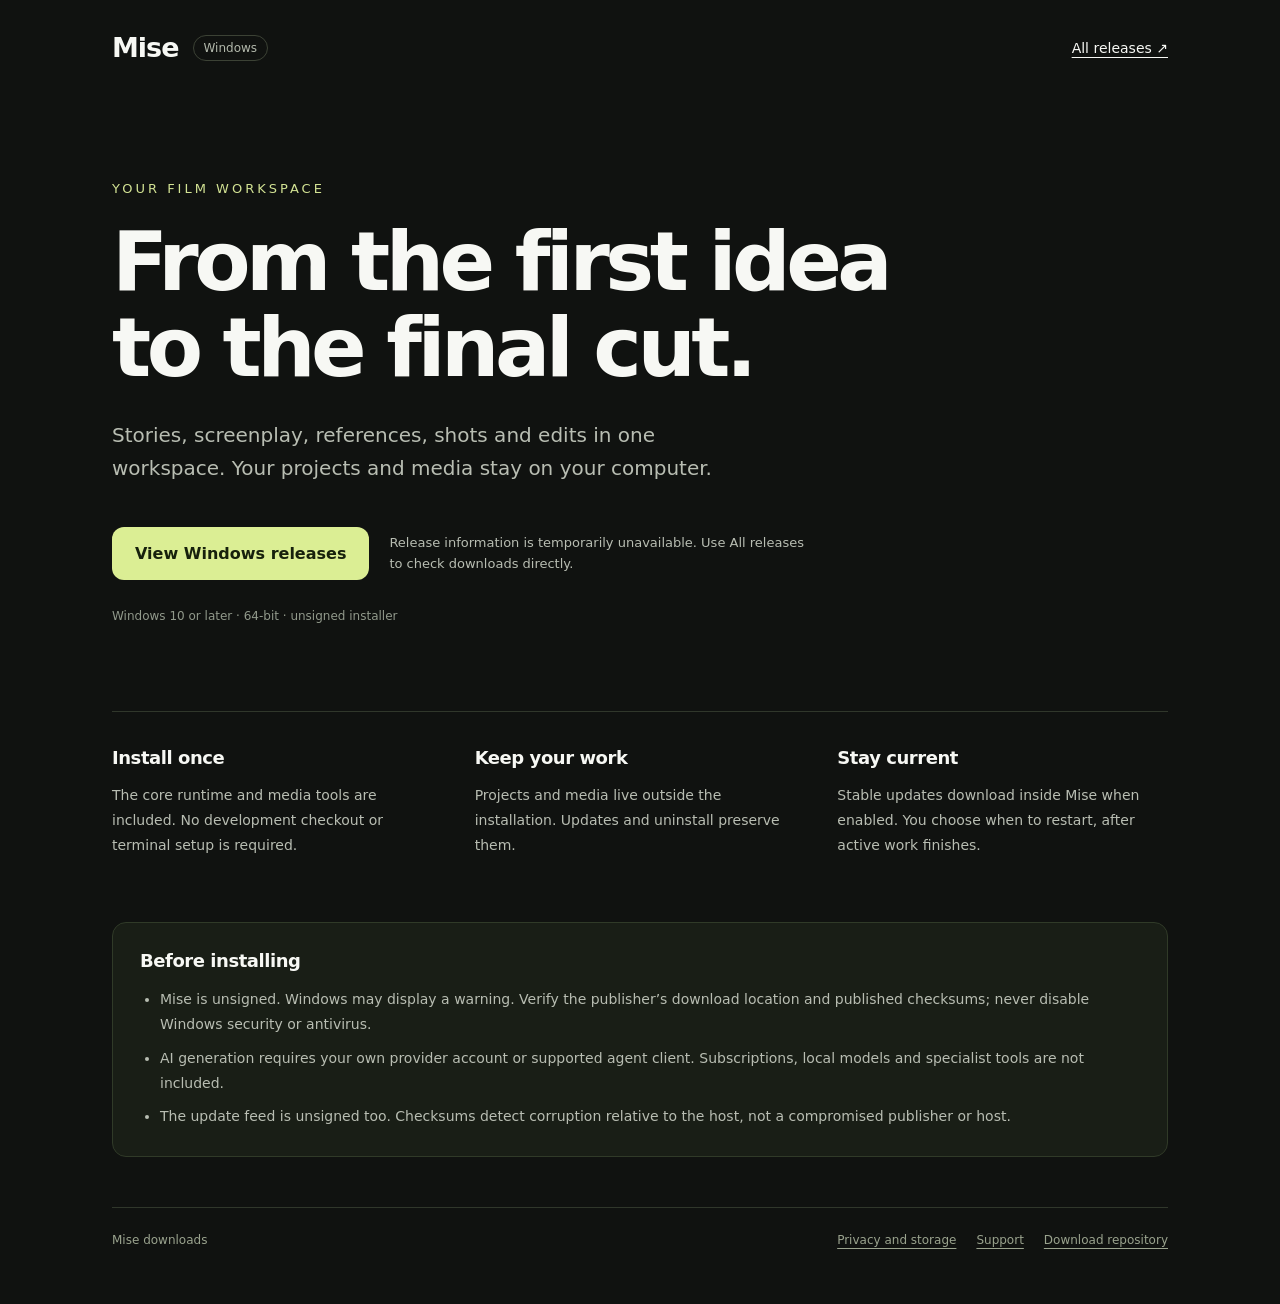
==== index.html @ 5735733f "Publish Mise download page and privacy information" ====
<!doctype html>
<html lang="en">
<head>
  <meta charset="utf-8">
  <meta name="viewport" content="width=device-width,initial-scale=1">
  <meta name="description" content="Download Mise for Windows. A local film workspace for stories, references, shots and cuts.">
  <meta http-equiv="Content-Security-Policy" content="default-src 'none'; script-src 'self'; style-src 'self'; connect-src https://api.github.com; base-uri 'none'; form-action 'none'">
  <title>Mise — Windows downloads</title>
  <link rel="stylesheet" href="style.css">
  <script src="downloads.js" defer></script>
</head>
<body>
  <main>
    <header><a class="brand" href="./">Mise<span>Windows</span></a><a href="https://github.com/omerlefaruk/mise-releases/releases">All releases ↗</a></header>
    <section class="hero" aria-labelledby="title">
      <p class="eyebrow">Your film workspace</p>
      <h1 id="title">From the first idea<br>to the final cut.</h1>
      <p class="intro">Stories, screenplay, references, shots and edits in one workspace. Your projects and media stay on your computer.</p>
      <div class="download">
        <a id="download" class="button" href="https://github.com/omerlefaruk/mise-releases/releases">View Windows releases</a>
        <p id="release-status" role="status">Checking for a public release…</p>
      </div>
      <p class="requirements">Windows 10 or later · 64-bit · unsigned installer</p>
    </section>
    <section class="features" aria-label="About the desktop application">
      <article><h2>Install once</h2><p>The core runtime and media tools are included. No development checkout or terminal setup is required.</p></article>
      <article><h2>Keep your work</h2><p>Projects and media live outside the installation. Updates and uninstall preserve them.</p></article>
      <article><h2>Stay current</h2><p>Stable updates download inside Mise when enabled. You choose when to restart, after active work finishes.</p></article>
    </section>
    <section class="notice" aria-labelledby="before-installing">
      <h2 id="before-installing">Before installing</h2>
      <ul>
        <li>Mise is unsigned. Windows may display a warning. Verify the publisher’s download location and published checksums; never disable Windows security or antivirus.</li>
        <li>AI generation requires your own provider account or supported agent client. Subscriptions, local models and specialist tools are not included.</li>
        <li>The update feed is unsigned too. Checksums detect corruption relative to the host, not a compromised publisher or host.</li>
      </ul>
    </section>
    <footer><span>Mise downloads</span><nav aria-label="Support and information"><a href="privacy.html">Privacy and storage</a><a href="https://github.com/omerlefaruk/mise-releases/issues">Support</a><a href="https://github.com/omerlefaruk/mise-releases">Download repository</a></nav></footer>
  </main>
</body>
</html>
---- style.css ----
:root{color-scheme:dark;font-family:Inter,Segoe UI,system-ui,sans-serif;background:#101210;color:#f7f8f4;font-synthesis:none}*{box-sizing:border-box}body{margin:0}main{max-width:1120px;margin:auto;padding:32px}a{color:inherit;text-underline-offset:4px}a:focus-visible{outline:3px solid #dbef8b;outline-offset:6px}header{display:flex;align-items:center;justify-content:space-between;gap:24px;font-size:14px}.brand{font-size:27px;font-weight:750;letter-spacing:-1px;text-decoration:none;display:flex;align-items:center;gap:14px}.brand span{font-size:12px;letter-spacing:0;color:#b3b9ac;border:1px solid #3c4235;border-radius:30px;padding:5px 10px;font-weight:500}.hero{padding:105px 0 76px}.eyebrow{font-size:13px;text-transform:uppercase;letter-spacing:3px;color:#d3e394}h1{font-size:clamp(42px,7vw,82px);line-height:1.05;letter-spacing:-.055em;margin:23px 0 28px;font-weight:650}.intro{font-size:20px;line-height:1.65;color:#b8bdb2;max-width:640px}.download{margin-top:35px;display:flex;gap:20px;align-items:center;flex-wrap:wrap}.button{display:inline-block;background:#dbee94;color:#17210c;border-radius:12px;padding:17px 23px;text-decoration:none;font-weight:650;font-size:16px}.button:hover{background:#e7f6b5}#release-status{font-size:13px;line-height:1.6;color:#b8bdb2;max-width:420px}.requirements{color:#91998b;font-size:12px;margin-top:21px}.features{display:grid;grid-template-columns:repeat(3,minmax(0,1fr));gap:32px;padding:35px 0 40px;border-top:1px solid #30372b}h2{font-size:18px;font-weight:600;margin-top:0;letter-spacing:-.025em}.features p,.notice li{color:#b8bdb2;font-size:14px;line-height:1.8}.notice{background:#191e16;border:1px solid #303a28;border-radius:14px;padding:27px;margin:10px 0 50px}.notice ul{margin-bottom:0;padding-left:20px}.notice li+li{margin-top:8px}footer{display:flex;justify-content:space-between;gap:24px;color:#9aa38e;font-size:12px;padding:25px 0;border-top:1px solid #30372b}nav{display:flex;flex-wrap:wrap;gap:20px}.privacy{max-width:760px;padding:70px 0}.privacy h1{font-size:46px}.privacy h2{margin-top:32px}.privacy p{line-height:1.85;color:#b8bdb2}@media(max-width:650px){main{padding:24px}.hero{padding:65px 0 50px}.intro{font-size:17px}.features{grid-template-columns:1fr;gap:18px}.download{gap:8px}footer{flex-direction:column}.brand{font-size:23px}header>a:last-child{font-size:12px}.privacy h1{font-size:37px}}
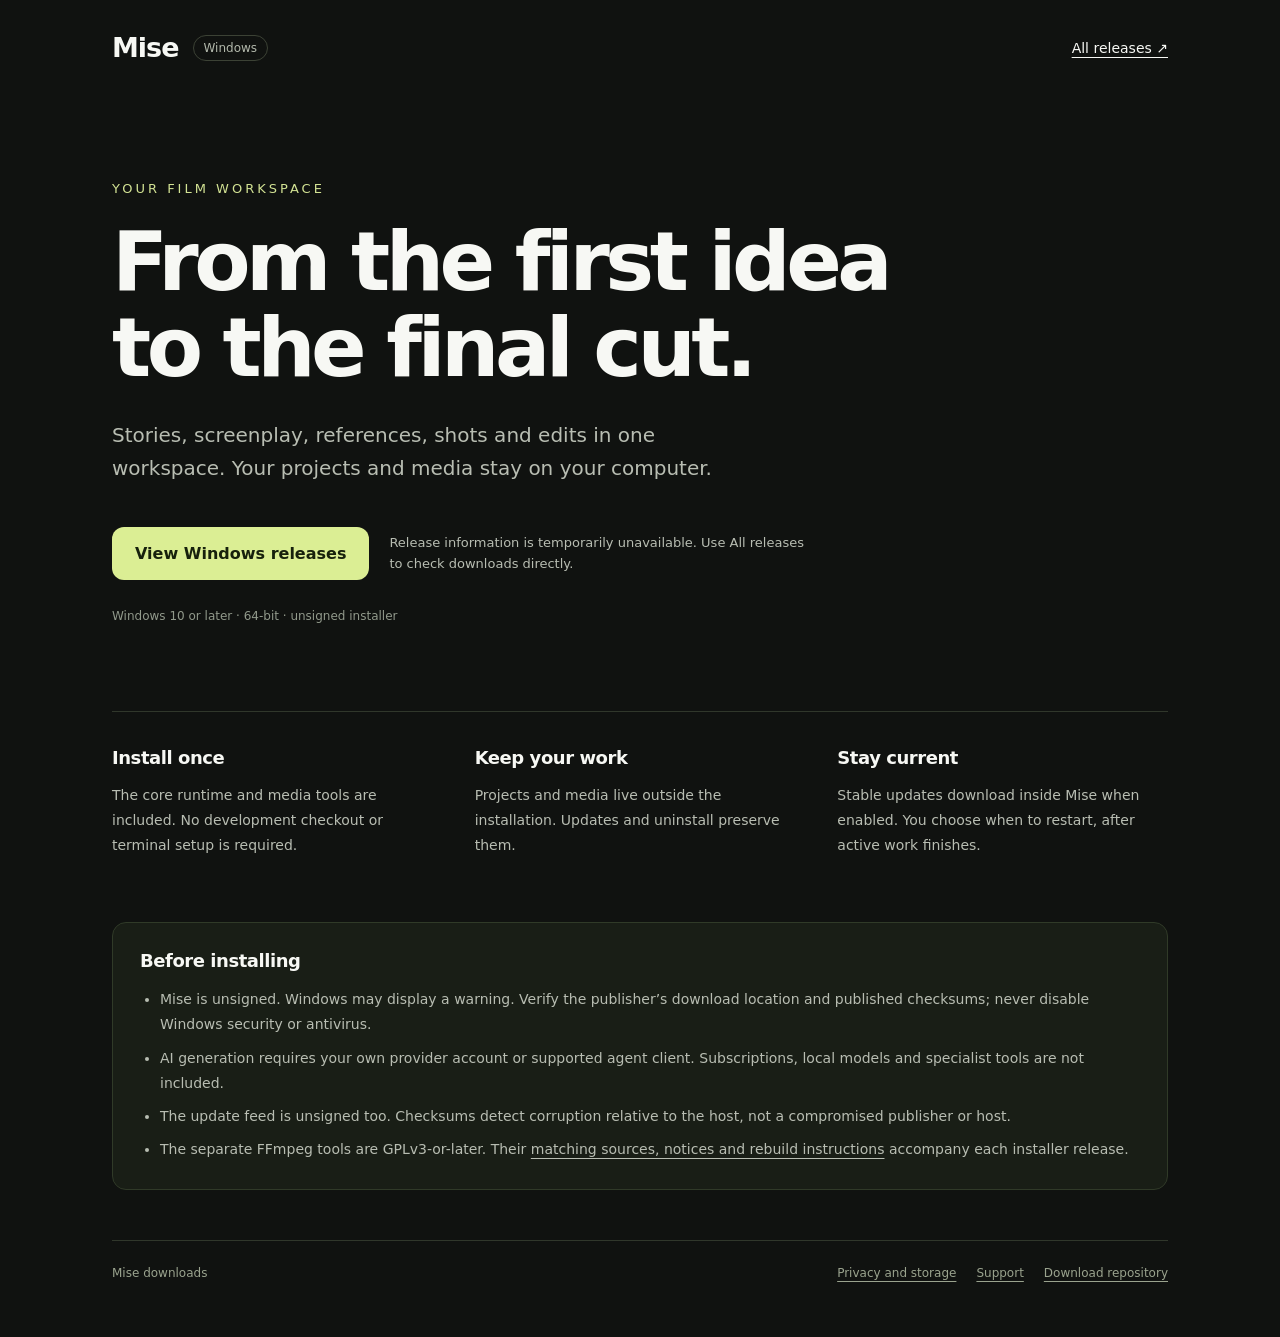
==== commit 49f25c02: "Publish Mise download page and privacy information" ====
--- a/index.html
+++ b/index.html
@@ -33,6 +33,7 @@
         <li>Mise is unsigned. Windows may display a warning. Verify the publisher’s download location and published checksums; never disable Windows security or antivirus.</li>
         <li>AI generation requires your own provider account or supported agent client. Subscriptions, local models and specialist tools are not included.</li>
         <li>The update feed is unsigned too. Checksums detect corruption relative to the host, not a compromised publisher or host.</li>
+        <li>The separate FFmpeg tools are GPLv3-or-later. Their <a id="media-source" href="https://github.com/omerlefaruk/mise-releases/releases">matching sources, notices and rebuild instructions</a> accompany each installer release.</li>
       </ul>
     </section>
     <footer><span>Mise downloads</span><nav aria-label="Support and information"><a href="privacy.html">Privacy and storage</a><a href="https://github.com/omerlefaruk/mise-releases/issues">Support</a><a href="https://github.com/omerlefaruk/mise-releases">Download repository</a></nav></footer>
--- a/style.css
+++ b/style.css
@@ -1 +1,199 @@
-:root{color-scheme:dark;font-family:Inter,Segoe UI,system-ui,sans-serif;background:#101210;color:#f7f8f4;font-synthesis:none}*{box-sizing:border-box}body{margin:0}main{max-width:1120px;margin:auto;padding:32px}a{color:inherit;text-underline-offset:4px}a:focus-visible{outline:3px solid #dbef8b;outline-offset:6px}header{display:flex;align-items:center;justify-content:space-between;gap:24px;font-size:14px}.brand{font-size:27px;font-weight:750;letter-spacing:-1px;text-decoration:none;display:flex;align-items:center;gap:14px}.brand span{font-size:12px;letter-spacing:0;color:#b3b9ac;border:1px solid #3c4235;border-radius:30px;padding:5px 10px;font-weight:500}.hero{padding:105px 0 76px}.eyebrow{font-size:13px;text-transform:uppercase;letter-spacing:3px;color:#d3e394}h1{font-size:clamp(42px,7vw,82px);line-height:1.05;letter-spacing:-.055em;margin:23px 0 28px;font-weight:650}.intro{font-size:20px;line-height:1.65;color:#b8bdb2;max-width:640px}.download{margin-top:35px;display:flex;gap:20px;align-items:center;flex-wrap:wrap}.button{display:inline-block;background:#dbee94;color:#17210c;border-radius:12px;padding:17px 23px;text-decoration:none;font-weight:650;font-size:16px}.button:hover{background:#e7f6b5}#release-status{font-size:13px;line-height:1.6;color:#b8bdb2;max-width:420px}.requirements{color:#91998b;font-size:12px;margin-top:21px}.features{display:grid;grid-template-columns:repeat(3,minmax(0,1fr));gap:32px;padding:35px 0 40px;border-top:1px solid #30372b}h2{font-size:18px;font-weight:600;margin-top:0;letter-spacing:-.025em}.features p,.notice li{color:#b8bdb2;font-size:14px;line-height:1.8}.notice{background:#191e16;border:1px solid #303a28;border-radius:14px;padding:27px;margin:10px 0 50px}.notice ul{margin-bottom:0;padding-left:20px}.notice li+li{margin-top:8px}footer{display:flex;justify-content:space-between;gap:24px;color:#9aa38e;font-size:12px;padding:25px 0;border-top:1px solid #30372b}nav{display:flex;flex-wrap:wrap;gap:20px}.privacy{max-width:760px;padding:70px 0}.privacy h1{font-size:46px}.privacy h2{margin-top:32px}.privacy p{line-height:1.85;color:#b8bdb2}@media(max-width:650px){main{padding:24px}.hero{padding:65px 0 50px}.intro{font-size:17px}.features{grid-template-columns:1fr;gap:18px}.download{gap:8px}footer{flex-direction:column}.brand{font-size:23px}header>a:last-child{font-size:12px}.privacy h1{font-size:37px}}
+:root {
+  color-scheme: dark;
+  font-family:
+    Inter,
+    Segoe UI,
+    system-ui,
+    sans-serif;
+  background: #101210;
+  color: #f7f8f4;
+  font-synthesis: none;
+}
+* {
+  box-sizing: border-box;
+}
+body {
+  margin: 0;
+}
+main {
+  max-width: 1120px;
+  margin: auto;
+  padding: 32px;
+}
+a {
+  color: inherit;
+  text-underline-offset: 4px;
+}
+a:focus-visible {
+  outline: 3px solid #dbef8b;
+  outline-offset: 6px;
+}
+header {
+  display: flex;
+  align-items: center;
+  justify-content: space-between;
+  gap: 24px;
+  font-size: 14px;
+}
+.brand {
+  font-size: 27px;
+  font-weight: 750;
+  letter-spacing: -1px;
+  text-decoration: none;
+  display: flex;
+  align-items: center;
+  gap: 14px;
+}
+.brand span {
+  font-size: 12px;
+  letter-spacing: 0;
+  color: #b3b9ac;
+  border: 1px solid #3c4235;
+  border-radius: 30px;
+  padding: 5px 10px;
+  font-weight: 500;
+}
+.hero {
+  padding: 105px 0 76px;
+}
+.eyebrow {
+  font-size: 13px;
+  text-transform: uppercase;
+  letter-spacing: 3px;
+  color: #d3e394;
+}
+h1 {
+  font-size: clamp(42px, 7vw, 82px);
+  line-height: 1.05;
+  letter-spacing: -0.055em;
+  margin: 23px 0 28px;
+  font-weight: 650;
+}
+.intro {
+  font-size: 20px;
+  line-height: 1.65;
+  color: #b8bdb2;
+  max-width: 640px;
+}
+.download {
+  margin-top: 35px;
+  display: flex;
+  gap: 20px;
+  align-items: center;
+  flex-wrap: wrap;
+}
+.button {
+  display: inline-block;
+  background: #dbee94;
+  color: #17210c;
+  border-radius: 12px;
+  padding: 17px 23px;
+  text-decoration: none;
+  font-weight: 650;
+  font-size: 16px;
+}
+.button:hover {
+  background: #e7f6b5;
+}
+#release-status {
+  font-size: 13px;
+  line-height: 1.6;
+  color: #b8bdb2;
+  max-width: 420px;
+}
+.requirements {
+  color: #91998b;
+  font-size: 12px;
+  margin-top: 21px;
+}
+.features {
+  display: grid;
+  grid-template-columns: repeat(3, minmax(0, 1fr));
+  gap: 32px;
+  padding: 35px 0 40px;
+  border-top: 1px solid #30372b;
+}
+h2 {
+  font-size: 18px;
+  font-weight: 600;
+  margin-top: 0;
+  letter-spacing: -0.025em;
+}
+.features p,
+.notice li {
+  color: #b8bdb2;
+  font-size: 14px;
+  line-height: 1.8;
+}
+.notice {
+  background: #191e16;
+  border: 1px solid #303a28;
+  border-radius: 14px;
+  padding: 27px;
+  margin: 10px 0 50px;
+}
+.notice ul {
+  margin-bottom: 0;
+  padding-left: 20px;
+}
+.notice li + li {
+  margin-top: 8px;
+}
+footer {
+  display: flex;
+  justify-content: space-between;
+  gap: 24px;
+  color: #9aa38e;
+  font-size: 12px;
+  padding: 25px 0;
+  border-top: 1px solid #30372b;
+}
+nav {
+  display: flex;
+  flex-wrap: wrap;
+  gap: 20px;
+}
+.privacy {
+  max-width: 760px;
+  padding: 70px 0;
+}
+.privacy h1 {
+  font-size: 46px;
+}
+.privacy h2 {
+  margin-top: 32px;
+}
+.privacy p {
+  line-height: 1.85;
+  color: #b8bdb2;
+}
+@media (max-width: 650px) {
+  main {
+    padding: 24px;
+  }
+  .hero {
+    padding: 65px 0 50px;
+  }
+  .intro {
+    font-size: 17px;
+  }
+  .features {
+    grid-template-columns: 1fr;
+    gap: 18px;
+  }
+  .download {
+    gap: 8px;
+  }
+  footer {
+    flex-direction: column;
+  }
+  .brand {
+    font-size: 23px;
+  }
+  header > a:last-child {
+    font-size: 12px;
+  }
+  .privacy h1 {
+    font-size: 37px;
+  }
+}
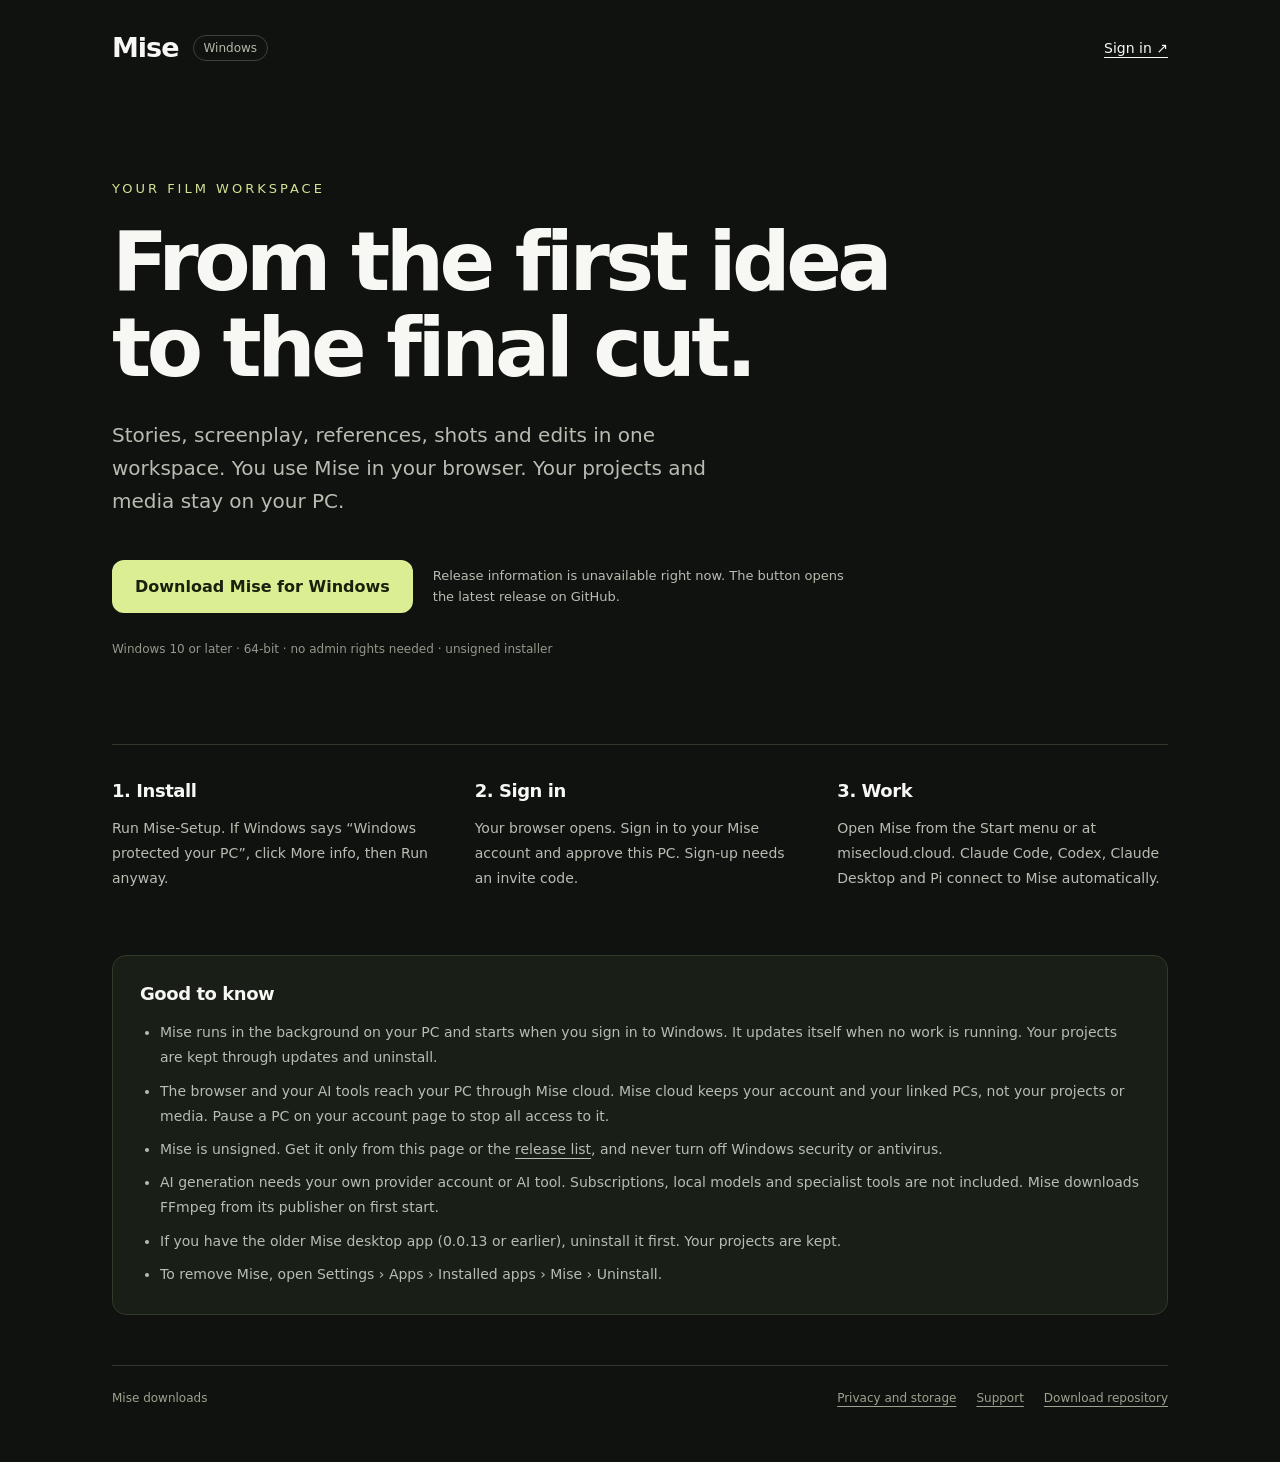
==== commit 2ffd7604: "Publish Mise download page and privacy information" ====
--- a/index.html
+++ b/index.html
@@ -3,37 +3,39 @@
 <head>
   <meta charset="utf-8">
   <meta name="viewport" content="width=device-width,initial-scale=1">
-  <meta name="description" content="Download Mise for Windows. A local film workspace for stories, references, shots and cuts.">
+  <meta name="description" content="Download Mise for Windows. A film workspace for stories, references, shots and cuts that you use in your browser.">
   <meta http-equiv="Content-Security-Policy" content="default-src 'none'; script-src 'self'; style-src 'self'; connect-src https://api.github.com; base-uri 'none'; form-action 'none'">
-  <title>Mise — Windows downloads</title>
+  <title>Mise — Download for Windows</title>
   <link rel="stylesheet" href="style.css">
   <script src="downloads.js" defer></script>
 </head>
 <body>
   <main>
-    <header><a class="brand" href="./">Mise<span>Windows</span></a><a href="https://github.com/omerlefaruk/mise-releases/releases">All releases ↗</a></header>
+    <header><a class="brand" href="./">Mise<span>Windows</span></a><a href="https://api.misecloud.cloud/login">Sign in ↗</a></header>
     <section class="hero" aria-labelledby="title">
       <p class="eyebrow">Your film workspace</p>
       <h1 id="title">From the first idea<br>to the final cut.</h1>
-      <p class="intro">Stories, screenplay, references, shots and edits in one workspace. Your projects and media stay on your computer.</p>
+      <p class="intro">Stories, screenplay, references, shots and edits in one workspace. You use Mise in your browser. Your projects and media stay on your PC.</p>
       <div class="download">
-        <a id="download" class="button" href="https://github.com/omerlefaruk/mise-releases/releases">View Windows releases</a>
-        <p id="release-status" role="status">Checking for a public release…</p>
+        <a id="download" class="button" href="https://github.com/omerlefaruk/mise-releases/releases/latest">Download Mise for Windows</a>
+        <p id="release-status" role="status">Checking for the latest release…</p>
       </div>
-      <p class="requirements">Windows 10 or later · 64-bit · unsigned installer</p>
+      <p class="requirements">Windows 10 or later · 64-bit · no admin rights needed · unsigned installer</p>
     </section>
-    <section class="features" aria-label="About the desktop application">
-      <article><h2>Install once</h2><p>The core runtime and media tools are included. No development checkout or terminal setup is required.</p></article>
-      <article><h2>Keep your work</h2><p>Projects and media live outside the installation. Updates and uninstall preserve them.</p></article>
-      <article><h2>Stay current</h2><p>Stable updates download inside Mise when enabled. You choose when to restart, after active work finishes.</p></article>
+    <section class="features" aria-label="How to start">
+      <article><h2>1. Install</h2><p>Run Mise-Setup. If Windows says “Windows protected your PC”, click More info, then Run anyway.</p></article>
+      <article><h2>2. Sign in</h2><p>Your browser opens. Sign in to your Mise account and approve this PC. Sign-up needs an invite code.</p></article>
+      <article><h2>3. Work</h2><p>Open Mise from the Start menu or at misecloud.cloud. Claude Code, Codex, Claude Desktop and Pi connect to Mise automatically.</p></article>
     </section>
     <section class="notice" aria-labelledby="before-installing">
-      <h2 id="before-installing">Before installing</h2>
+      <h2 id="before-installing">Good to know</h2>
       <ul>
-        <li>Mise is unsigned. Windows may display a warning. Verify the publisher’s download location and published checksums; never disable Windows security or antivirus.</li>
-        <li>AI generation requires your own provider account or supported agent client. Subscriptions, local models and specialist tools are not included.</li>
-        <li>The update feed is unsigned too. Checksums detect corruption relative to the host, not a compromised publisher or host.</li>
-        <li>The separate FFmpeg tools are GPLv3-or-later. Their <a id="media-source" href="https://github.com/omerlefaruk/mise-releases/releases">matching sources, notices and rebuild instructions</a> accompany each installer release.</li>
+        <li>Mise runs in the background on your PC and starts when you sign in to Windows. It updates itself when no work is running. Your projects are kept through updates and uninstall.</li>
+        <li>The browser and your AI tools reach your PC through Mise cloud. Mise cloud keeps your account and your linked PCs, not your projects or media. Pause a PC on your account page to stop all access to it.</li>
+        <li>Mise is unsigned. Get it only from this page or the <a href="https://github.com/omerlefaruk/mise-releases/releases">release list</a>, and never turn off Windows security or antivirus.</li>
+        <li>AI generation needs your own provider account or AI tool. Subscriptions, local models and specialist tools are not included. Mise downloads FFmpeg from its publisher on first start.</li>
+        <li>If you have the older Mise desktop app (0.0.13 or earlier), uninstall it first. Your projects are kept.</li>
+        <li>To remove Mise, open Settings › Apps › Installed apps › Mise › Uninstall.</li>
       </ul>
     </section>
     <footer><span>Mise downloads</span><nav aria-label="Support and information"><a href="privacy.html">Privacy and storage</a><a href="https://github.com/omerlefaruk/mise-releases/issues">Support</a><a href="https://github.com/omerlefaruk/mise-releases">Download repository</a></nav></footer>
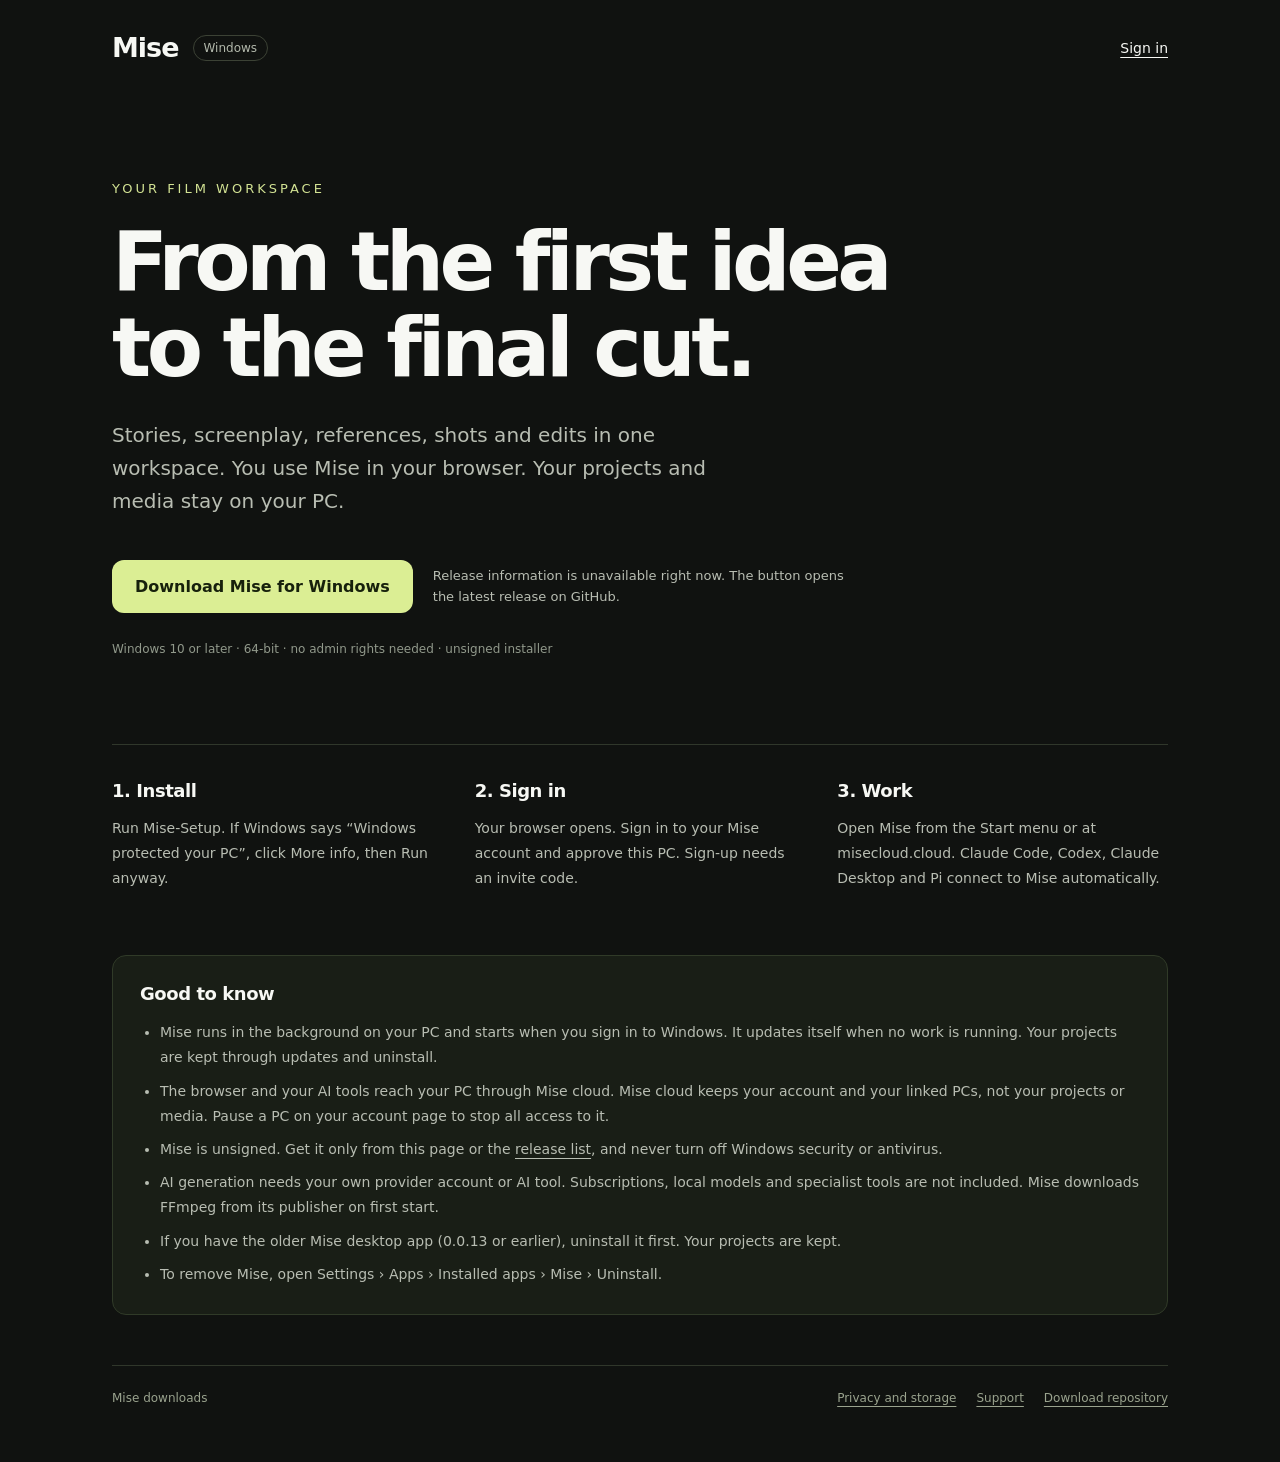
==== commit 100d9112: "Publish Mise download page and privacy information" ====
--- a/index.html
+++ b/index.html
@@ -11,7 +11,7 @@
 </head>
 <body>
   <main>
-    <header><a class="brand" href="./">Mise<span>Windows</span></a><a href="https://api.misecloud.cloud/login">Sign in ↗</a></header>
+    <header><a class="brand" href="./">Mise<span>Windows</span></a><a href="https://misecloud.cloud/login">Sign in</a></header>
     <section class="hero" aria-labelledby="title">
       <p class="eyebrow">Your film workspace</p>
       <h1 id="title">From the first idea<br>to the final cut.</h1>
